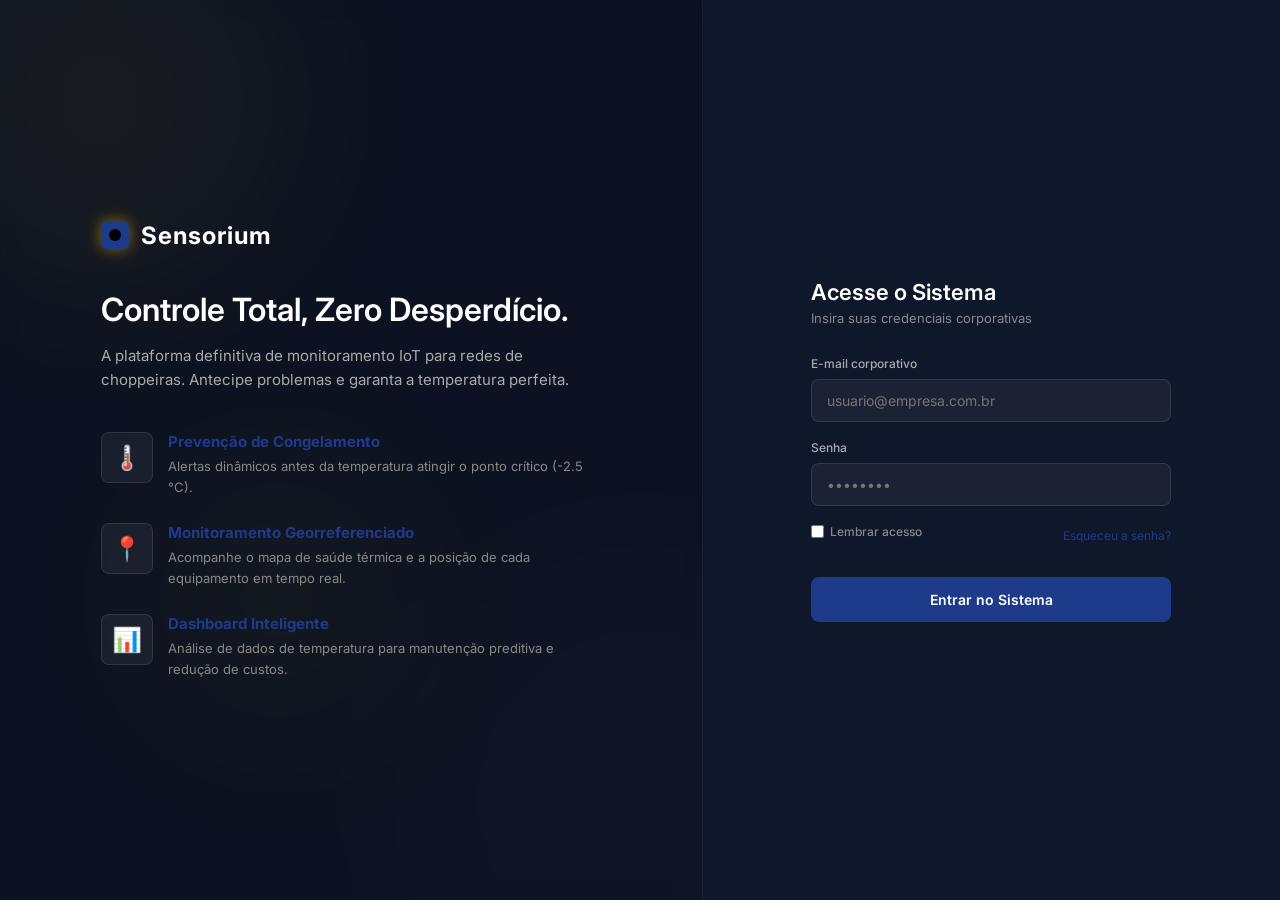
==== index.html @ f01f7f3e "atualizacao deploy vercel" ====
<!DOCTYPE html>
<html lang="pt-BR">
<head>
    <meta charset="UTF-8">
    <meta http-equiv="refresh" content="0; url=pages/login/index.html">
    <meta name="viewport" content="width=device-width, initial-scale=1.0">
    <title>Sensimonitor - Redirecionando...</title>
    <script>
        window.location.replace("pages/login/index.html" + window.location.search + window.location.hash);
    </script>
    <style>
        body {
            font-family: 'Inter', system-ui, -apple-system, sans-serif;
            display: flex;
            justify-content: center;
            align-items: center;
            height: 100vh;
            margin: 0;
            background-color: #f8fafc;
            color: #64748b;
        }
        .loading-container {
            text-align: center;
        }
        .spinner {
            width: 40px;
            height: 40px;
            border: 3px solid #e2e8f0;
            border-top: 3px solid #0284c7;
            border-radius: 50%;
            animation: spin 0.8s linear infinite;
            margin: 0 auto 16px;
        }
        @keyframes spin {
            0% { transform: rotate(0deg); }
            100% { transform: rotate(360deg); }
        }
    </style>
</head>
<body>
    <div class="loading-container">
        <div class="spinner"></div>
        <p>Carregando Sensimonitor...</p>
        <noscript>
            <p>Se você não for redirecionado automaticamente, <a href="pages/login/index.html">clique aqui</a>.</p>
        </noscript>
    </div>
</body>
</html>
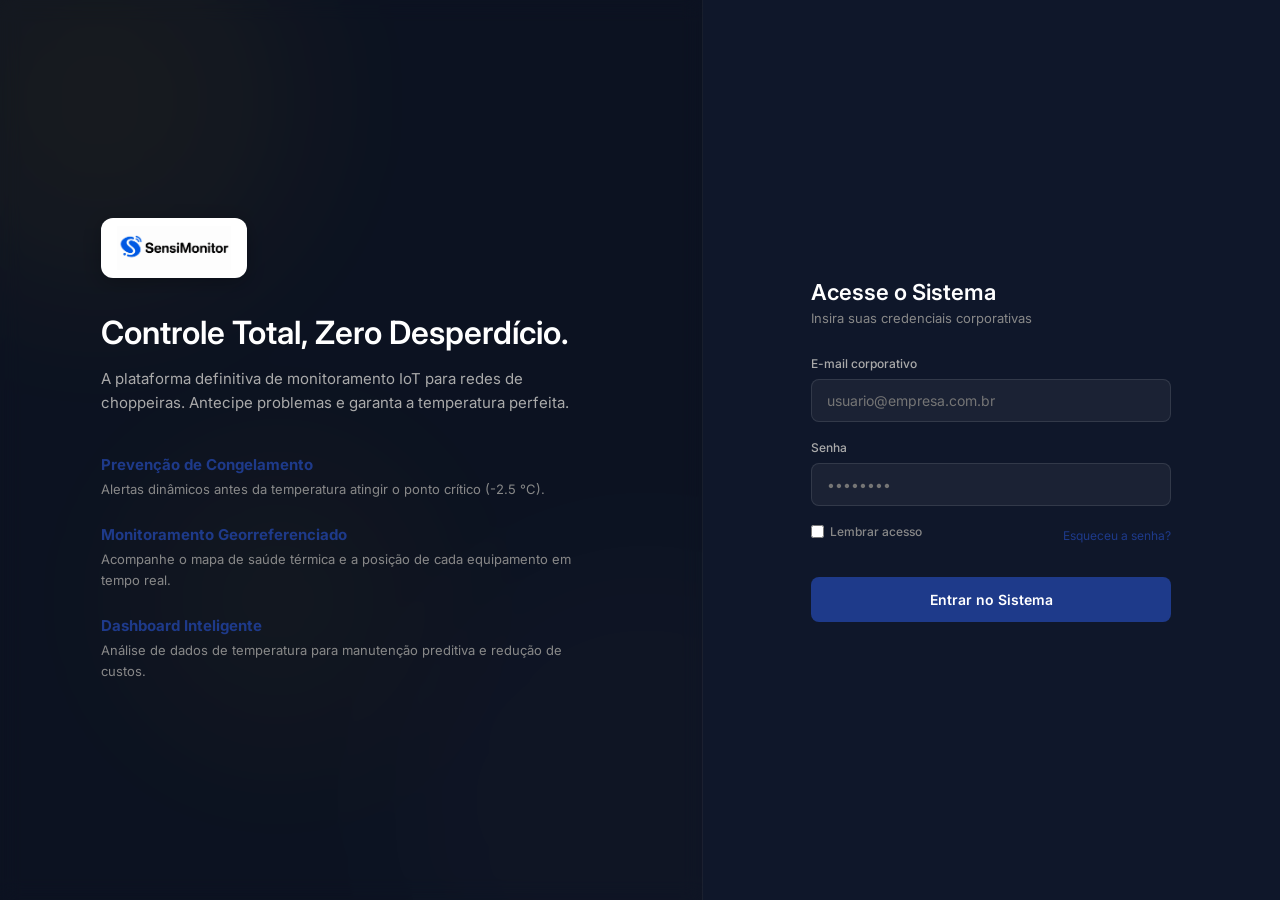
==== commit 69b20c27: "add logo head" ====
--- a/index.html
+++ b/index.html
@@ -5,6 +5,7 @@
     <meta http-equiv="refresh" content="0; url=pages/login/index.html">
     <meta name="viewport" content="width=device-width, initial-scale=1.0">
     <title>Sensimonitor - Redirecionando...</title>
+    <link rel="icon" type="image/png" href="pages/img/logo_head.png">
     <script>
         window.location.replace("pages/login/index.html" + window.location.search + window.location.hash);
     </script>
